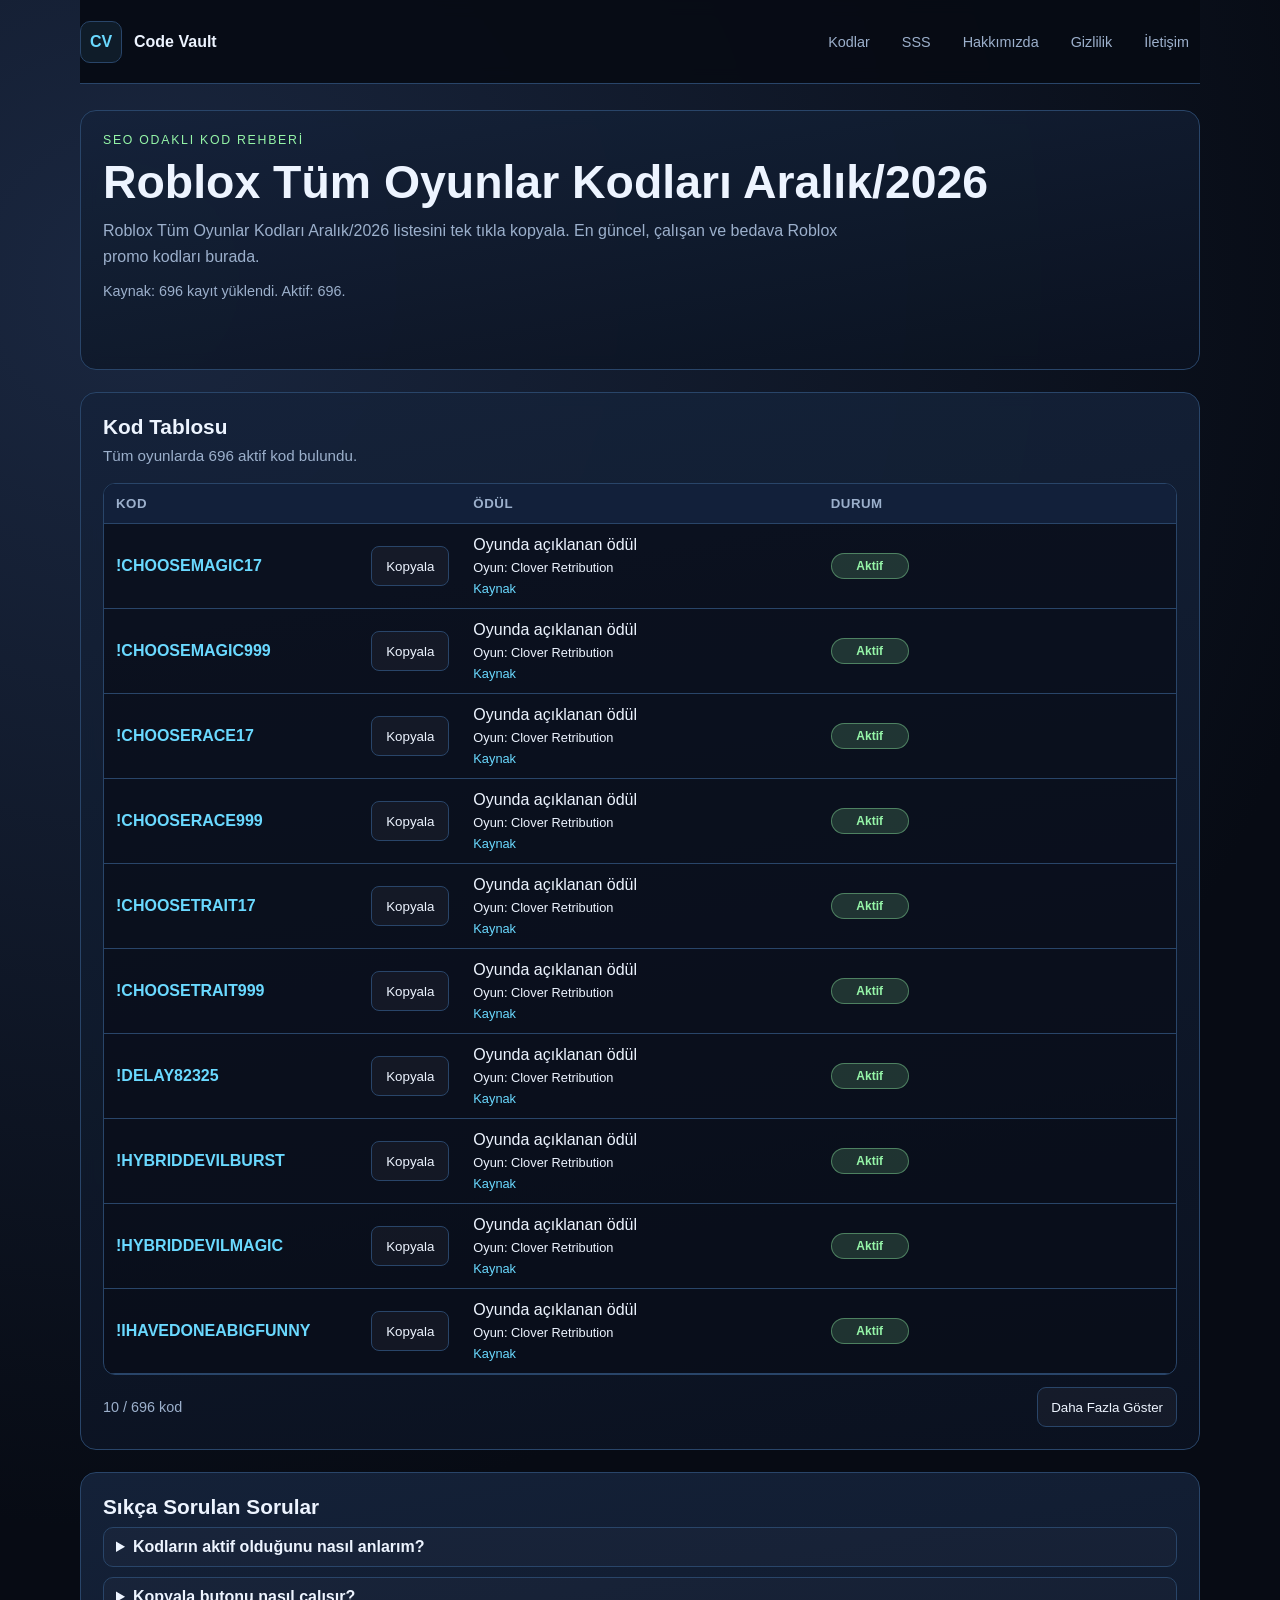
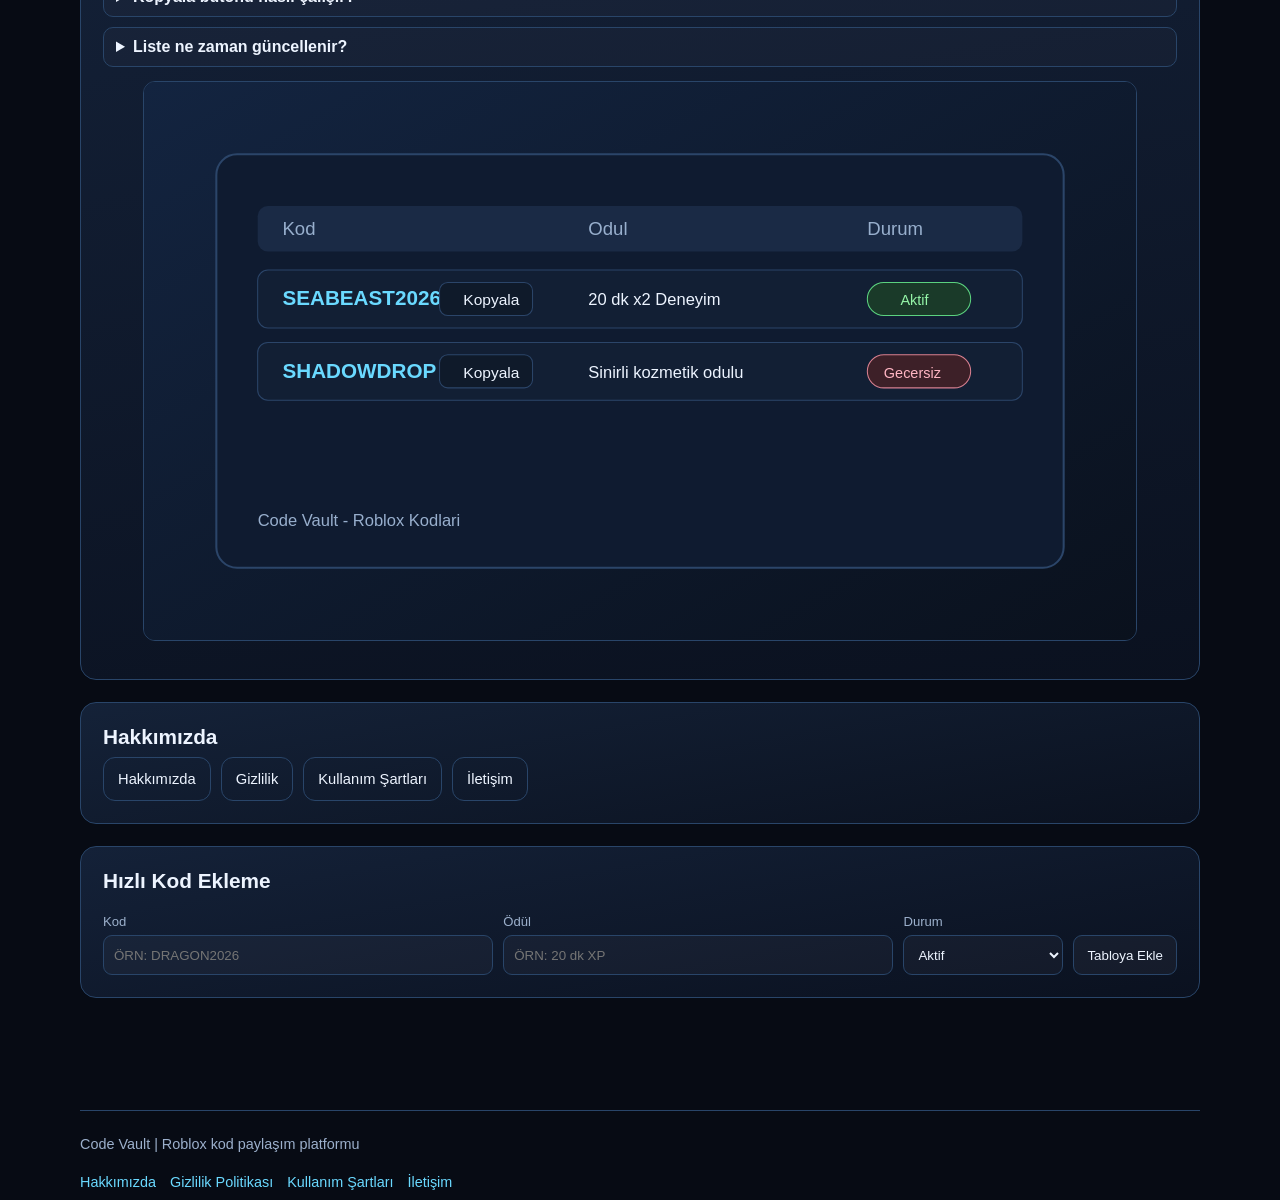
==== index.html @ cf8f718a "Add files via upload" ====
﻿<!DOCTYPE html>
<html lang="tr">
<head>
  <meta charset="UTF-8">
  <meta name="viewport" content="width=device-width, initial-scale=1.0">
  <title>Roblox Tüm Oyunlar Kodları Mart/2026 | Code Vault</title>
  <meta name="description" content="En güncel, çalışan ve bedava Roblox promo kodları burada. Roblox Tüm Oyunlar Kodları Mart/2026 listesi ve tek tıkla kopyalama özelliği.">
  <meta name="robots" content="index,follow,max-snippet:-1,max-image-preview:large,max-video-preview:-1">
  <meta name="author" content="Code Vault">
  <meta name="theme-color" content="#0b1220">

  <!-- Site URL ve AdSense ID değerlerini site-config.js içinden yönet. -->
  <link id="canonical-link" rel="canonical" href="./">
  <link rel="alternate" hreflang="tr-TR" href="./">
  <link rel="alternate" hreflang="x-default" href="./">

  <meta property="og:type" content="website">
  <meta property="og:site_name" content="Code Vault">
  <meta property="og:title" content="Roblox Tüm Oyunlar Kodları Mart/2026 | Code Vault">
  <meta property="og:description" content="En güncel, çalışan ve bedava Roblox promo kodları burada.">
  <meta property="og:url" content="./">
  <meta property="og:image" content="./assets/roblox-codes-banner.svg">

  <meta name="twitter:card" content="summary_large_image">
  <meta name="twitter:title" content="Roblox Tüm Oyunlar Kodları Mart/2026 | Code Vault">
  <meta name="twitter:description" content="En güncel, çalışan ve bedava Roblox promo kodları burada.">
  <meta name="twitter:image" content="./assets/roblox-codes-banner.svg">

  <meta name="google-adsense-account" content="ca-pub-XXXXXXXXXXXXXXXX">

  <link rel="icon" href="./assets/roblox-codes-banner.svg" type="image/svg+xml">
  <link rel="manifest" href="./manifest.webmanifest">

  <link rel="preconnect" href="https://pagead2.googlesyndication.com" crossorigin>
  <link rel="preconnect" href="https://googleads.g.doubleclick.net" crossorigin>
  <link rel="dns-prefetch" href="//pagead2.googlesyndication.com">
  <link rel="dns-prefetch" href="//googleads.g.doubleclick.net">

  <!-- Critical CSS: ilk boyamada gerekli stiller -->
  <style>
    :root {
      --bg: #070b14;
      --surface: #111b2c;
      --surface-soft: #15233a;
      --line: #294569;
      --text: #edf4ff;
      --muted: #9cb0cc;
      --accent: #6ad9ff;
      --accent-2: #95f5a8;
      --danger: #ff9b9b;
      --maxw: 1120px;
      --radius: 16px;
    }

    * {
      box-sizing: border-box;
    }

    html,
    body {
      margin: 0;
      min-height: 100%;
      background: radial-gradient(circle at 10% 10%, #1a2740 0%, var(--bg) 45%);
      color: var(--text);
      font-family: "Segoe UI", "Tahoma", sans-serif;
      overflow-x: hidden;
    }

    a {
      color: inherit;
      text-decoration: none;
    }

    .site-header,
    .site-main,
    .site-footer {
      width: min(var(--maxw), calc(100% - 32px));
      margin: 0 auto;
    }

    .site-header {
      min-height: 84px;
      display: flex;
      align-items: center;
      justify-content: space-between;
      border-bottom: 1px solid var(--line);
      gap: 12px;
      position: sticky;
      top: 0;
      z-index: 30;
      background: rgba(7, 11, 20, 0.92);
      backdrop-filter: blur(8px);
    }

    .brand {
      display: flex;
      align-items: center;
      gap: 12px;
    }

    .brand-mark {
      width: 42px;
      height: 42px;
      border-radius: 10px;
      display: grid;
      place-items: center;
      border: 1px solid var(--line);
      color: var(--accent);
      font-weight: 700;
      background: rgba(106, 217, 255, 0.08);
    }

    .brand strong {
      display: block;
      line-height: 1.2;
      font-size: 1rem;
    }

    .desktop-nav {
      display: flex;
      gap: 10px;
      color: var(--muted);
      font-size: 0.9rem;
      flex-wrap: wrap;
      justify-content: flex-end;
    }

    .desktop-nav a {
      padding: 6px 10px;
      border-radius: 8px;
      border: 1px solid transparent;
    }

    .desktop-nav a:hover {
      border-color: var(--line);
      color: var(--text);
    }

    .mobile-menu-btn {
      display: none;
      border: 1px solid var(--line);
      border-radius: 10px;
      min-width: 44px;
      height: 44px;
      padding: 0 12px;
      background: rgba(255, 255, 255, 0.04);
      color: var(--text);
      font-size: 0.88rem;
      cursor: pointer;
    }

    .mobile-nav-backdrop {
      position: fixed;
      inset: 0;
      background: rgba(0, 0, 0, 0.46);
      z-index: 28;
    }

    .mobile-nav {
      position: fixed;
      top: 84px;
      right: 16px;
      left: 16px;
      border: 1px solid var(--line);
      border-radius: 14px;
      background: #0d1627;
      display: grid;
      padding: 10px;
      gap: 6px;
      z-index: 29;
      box-shadow: 0 16px 34px rgba(0, 0, 0, 0.45);
    }

    .mobile-nav a {
      display: block;
      border: 1px solid transparent;
      border-radius: 10px;
      padding: 10px 12px;
      color: var(--text);
      font-size: 0.95rem;
    }

    .mobile-nav a:hover,
    .mobile-nav a:focus-visible {
      border-color: var(--line);
      outline: none;
    }

    .site-main {
      padding: 26px 0 90px;
    }

    .hero-section,
    .content-section {
      margin-bottom: 22px;
    }

    .hero-card,
    .table-card,
    .faq-card,
    .about-card,
    .admin-card,
    .ad-card {
      border: 1px solid var(--line);
      border-radius: var(--radius);
      background: linear-gradient(170deg, rgba(21, 35, 58, 0.95), rgba(11, 18, 32, 0.95));
      padding: 22px;
    }

    .hero-card {
      min-height: 260px;
      display: grid;
      gap: 10px;
      align-content: start;
    }

    .kicker {
      margin: 0;
      font-size: 0.77rem;
      letter-spacing: 0.14em;
      color: var(--accent-2);
    }

    h1 {
      margin: 0;
      line-height: 1.1;
      font-size: clamp(1.8rem, 4vw, 2.9rem);
    }

    .hero-copy {
      margin: 0;
      color: var(--muted);
      max-width: 760px;
      line-height: 1.6;
    }

    .hero-meta {
      margin-top: 4px;
      color: var(--muted);
      font-size: 0.9rem;
      min-height: 24px;
    }

    .section-title {
      margin: 0 0 8px;
      font-size: 1.3rem;
    }

    .section-copy {
      margin: 0 0 14px;
      color: var(--muted);
      font-size: 0.95rem;
      min-height: 22px;
    }

    .table-wrapper {
      width: 100%;
      overflow-x: auto;
      border: 1px solid var(--line);
      border-radius: 12px;
      min-height: 520px;
      background: rgba(8, 13, 24, 0.75);
    }

    .code-table {
      width: 100%;
      border-collapse: collapse;
      table-layout: fixed;
    }

    .code-table th,
    .code-table td {
      border-bottom: 1px solid var(--line);
      padding: 12px;
      text-align: left;
      vertical-align: middle;
    }

    .code-table th {
      color: var(--muted);
      font-size: 0.83rem;
      letter-spacing: 0.04em;
      text-transform: uppercase;
      position: sticky;
      top: 0;
      background: #12203a;
      z-index: 2;
    }

    .code-cell {
      display: flex;
      align-items: center;
      justify-content: space-between;
      gap: 8px;
      min-height: 32px;
    }

    .code-value {
      font-weight: 700;
      color: var(--accent);
      overflow-wrap: anywhere;
    }

    .copy-btn {
      border: 1px solid var(--line);
      border-radius: 8px;
      padding: 7px 10px;
      background: rgba(255, 255, 255, 0.04);
      color: var(--text);
      cursor: pointer;
      min-width: 78px;
      min-height: 40px;
    }

    .status-chip {
      display: inline-block;
      border-radius: 999px;
      border: 1px solid var(--line);
      padding: 5px 9px;
      font-size: 0.75rem;
      font-weight: 700;
      min-width: 78px;
      text-align: center;
    }

    .status-active {
      background: rgba(149, 245, 168, 0.16);
      color: var(--accent-2);
      border-color: rgba(149, 245, 168, 0.4);
    }

    .status-expired {
      background: rgba(255, 155, 155, 0.14);
      color: var(--danger);
      border-color: rgba(255, 155, 155, 0.45);
    }

    .table-actions {
      display: flex;
      justify-content: space-between;
      align-items: center;
      gap: 10px;
      margin-top: 12px;
      min-height: 40px;
    }

    .info-text {
      margin: 0;
      color: var(--muted);
      font-size: 0.9rem;
    }

    .ghost-btn {
      border: 1px solid var(--line);
      border-radius: 9px;
      color: var(--text);
      background: rgba(255, 255, 255, 0.04);
      padding: 8px 13px;
      cursor: pointer;
      min-height: 40px;
    }

    .hidden {
      display: none !important;
    }

    body.menu-open {
      overflow: hidden;
    }

    .lazy-media {
      margin-top: 14px;
      border: 1px solid var(--line);
      border-radius: 12px;
      overflow: hidden;
      background: #0e1627;
      min-height: 220px;
    }

    .lazy-media img {
      width: 100%;
      height: auto;
      display: block;
    }

    .faq-list {
      display: grid;
      gap: 10px;
    }

    details {
      border: 1px solid var(--line);
      border-radius: 10px;
      padding: 10px 12px;
      background: rgba(255, 255, 255, 0.02);
    }

    summary {
      cursor: pointer;
      font-weight: 600;
    }

    .ad-card {
      min-height: 180px;
      display: grid;
      align-content: center;
      gap: 10px;
    }

    .ad-label {
      margin: 0;
      font-size: 0.78rem;
      color: var(--muted);
      text-transform: uppercase;
      letter-spacing: 0.08em;
    }

    .ad-unit {
      display: block;
      width: 100%;
      min-height: 120px;
      border: 1px dashed var(--line);
      border-radius: 10px;
      background: rgba(255, 255, 255, 0.01);
    }

    .ad-note {
      margin: 0;
      font-size: 0.88rem;
      color: var(--muted);
      min-height: 20px;
    }

    .ad-hidden {
      display: none;
    }

    .quick-links {
      display: flex;
      flex-wrap: wrap;
      gap: 10px;
      margin-top: 8px;
    }

    .outline-btn {
      display: inline-flex;
      align-items: center;
      justify-content: center;
      min-height: 44px;
      padding: 10px 14px;
      border: 1px solid var(--line);
      border-radius: 12px;
      background: transparent;
      color: var(--text);
      font-size: 0.92rem;
    }

    .admin-grid {
      display: grid;
      grid-template-columns: 1fr 1fr 160px auto;
      gap: 10px;
      min-height: 74px;
      align-items: end;
    }

    .admin-grid label {
      display: grid;
      gap: 6px;
      color: var(--muted);
      font-size: 0.82rem;
    }

    .admin-grid input,
    .admin-grid select {
      border: 1px solid var(--line);
      border-radius: 9px;
      padding: 10px;
      background: rgba(255, 255, 255, 0.03);
      color: var(--text);
      min-height: 40px;
    }

    .site-footer {
      border-top: 1px solid var(--line);
      min-height: 90px;
      display: grid;
      align-content: center;
      gap: 8px;
      color: var(--muted);
      font-size: 0.9rem;
      padding: 10px 0;
    }

    .footer-links {
      display: flex;
      flex-wrap: wrap;
      gap: 14px;
    }

    .footer-links a {
      color: var(--accent);
    }

    .consent-banner {
      position: fixed;
      left: 16px;
      right: 16px;
      bottom: 14px;
      z-index: 999;
      border: 1px solid var(--line);
      border-radius: 14px;
      background: #0b1324;
      padding: 12px;
      display: grid;
      gap: 10px;
      min-height: 84px;
      box-shadow: 0 10px 28px rgba(0, 0, 0, 0.35);
    }

    .consent-actions {
      display: flex;
      gap: 8px;
      flex-wrap: wrap;
    }

    @media (max-width: 980px) {
      .desktop-nav {
        display: none;
      }

      .mobile-menu-btn {
        display: inline-flex;
        align-items: center;
        justify-content: center;
      }

      .site-main,
      .site-footer {
        width: min(var(--maxw), calc(100% - 20px));
      }

      .site-header {
        width: min(var(--maxw), calc(100% - 20px));
      }

      .table-wrapper {
        min-height: 440px;
      }

      .table-actions {
        flex-direction: column;
        align-items: flex-start;
      }

      .admin-grid {
        grid-template-columns: 1fr;
      }
    }

    @media (max-width: 760px) {
      .site-main {
        padding: 16px 0 86px;
      }

      .hero-card,
      .table-card,
      .faq-card,
      .about-card,
      .admin-card,
      .ad-card {
        padding: 16px;
        border-radius: 14px;
      }

      .hero-card {
        min-height: 210px;
      }

      .kicker {
        font-size: 0.72rem;
      }

      .section-title {
        font-size: 1.15rem;
      }

      .table-wrapper {
        border: none;
        border-radius: 0;
        background: transparent;
        min-height: auto;
        overflow: visible;
      }

      .code-table {
        table-layout: auto;
      }

      .code-table thead {
        display: none;
      }

      .code-table,
      .code-table tbody,
      .code-table tr,
      .code-table td {
        display: block;
        width: 100%;
      }

      .code-table tr {
        border: 1px solid var(--line);
        border-radius: 12px;
        background: rgba(8, 13, 24, 0.8);
        margin-bottom: 10px;
        padding: 6px 10px;
      }

      .code-table td {
        border-bottom: 1px dashed rgba(156, 176, 204, 0.35);
        padding: 9px 0;
      }

      .code-table td:last-child {
        border-bottom: none;
      }

      .code-table td::before {
        content: attr(data-label);
        display: block;
        color: var(--muted);
        font-size: 0.75rem;
        letter-spacing: 0.04em;
        text-transform: uppercase;
        margin-bottom: 6px;
      }

      .code-table td[colspan]::before {
        content: none;
      }

      .code-cell {
        gap: 10px;
        flex-wrap: wrap;
      }

      .code-value {
        max-width: 100%;
      }

      .copy-btn,
      .ghost-btn {
        min-height: 44px;
      }

      .status-chip {
        min-width: 70px;
      }

      .ad-unit {
        min-height: 100px;
      }

      .consent-banner {
        left: 10px;
        right: 10px;
        bottom: max(10px, env(safe-area-inset-bottom));
      }
    }

    @media (max-width: 560px) {
      .site-header {
        min-height: 74px;
      }

      .mobile-nav {
        top: 74px;
      }

      .brand-mark {
        width: 36px;
        height: 36px;
      }

      .brand strong {
        font-size: 0.92rem;
      }

      .table-actions {
        gap: 8px;
      }

      .consent-actions .ghost-btn {
        width: 100%;
      }

      .quick-links {
        display: grid;
        grid-template-columns: 1fr;
      }

      .outline-btn {
        width: 100%;
      }
    }
  </style>

  <!-- Non-critical CSS: yukleme sonrasi ertelenmis -->
  <link rel="preload" href="./styles.css?v=20260303-5" as="style" onload="this.onload=null;this.rel='stylesheet'">
  <noscript><link rel="stylesheet" href="./styles.css?v=20260303-5"></noscript>

  <!-- FAQ Schema -->
  <script id="faq-jsonld" type="application/ld+json">
  {
    "@context": "https://schema.org",
    "@type": "FAQPage",
    "mainEntity": [
      {
        "@type": "Question",
        "name": "Roblox kodları nasıl kullanılır?",
        "acceptedAnswer": {
          "@type": "Answer",
          "text": "Oyunda kod ekranını açıp listedeki kodu yapıştırın ve onaylayın."
        }
      },
      {
        "@type": "Question",
        "name": "Kodlar ne kadar süre aktif kalır?",
        "acceptedAnswer": {
          "@type": "Answer",
          "text": "Kodlar geliştirici tarafından belirlenen süre boyunca aktif kalır, sonra geçersiz olur."
        }
      },
      {
        "@type": "Question",
        "name": "Kodları tek tıkla kopyalayabilir miyim?",
        "acceptedAnswer": {
          "@type": "Answer",
          "text": "Evet. Her kod satırında Kopyala butonu bulunur."
        }
      }
    ]
  }
  </script>

  <!-- Site Schema -->
  <script id="site-jsonld" type="application/ld+json">
  {
    "@context": "https://schema.org",
    "@graph": [
      {
        "@type": "Organization",
        "name": "Code Vault",
        "url": "./",
        "logo": "./assets/roblox-codes-banner.svg"
      },
      {
        "@type": "WebSite",
        "name": "Code Vault",
        "url": "./",
        "inLanguage": "tr-TR"
      }
    ]
  }
  </script>
</head>
<body>
  <header class="site-header">
    <div class="brand" aria-label="Code Vault Logo">
      <span class="brand-mark">CV</span>
      <strong>Code Vault</strong>
    </div>
    <button id="mobile-menu-toggle" class="mobile-menu-btn" type="button" aria-label="Menüyü Aç" aria-expanded="false" aria-controls="mobile-nav">
      Menü
    </button>
    <nav class="desktop-nav" aria-label="Ana Gezinme">
      <a href="#kodlar">Kodlar</a>
      <a href="#sss">SSS</a>
      <a href="#hakkimizda">Hakkımızda</a>
      <a href="./privacy.html">Gizlilik</a>
      <a href="./contact.html">İletişim</a>
    </nav>
  </header>
  <div id="mobile-nav-backdrop" class="mobile-nav-backdrop hidden" aria-hidden="true"></div>
  <nav id="mobile-nav" class="mobile-nav hidden" aria-label="Mobil Gezinme">
    <a href="#kodlar">Kodlar</a>
    <a href="#sss">SSS</a>
    <a href="#hakkimizda">Hakkımızda</a>
    <a href="./privacy.html">Gizlilik</a>
    <a href="./contact.html">İletişim</a>
  </nav>

  <main class="site-main">
    <section class="hero-section" id="ust">
      <article class="hero-card">
        <p class="kicker">SEO ODAKLI KOD REHBERİ</p>
        <h1 id="main-heading">Roblox Tüm Oyunlar Kodları Mart/2026</h1>
        <p id="hero-description" class="hero-copy">
          En güncel, çalışan ve bedava Roblox promo kodları burada. Kodları tek tıkla kopyalayıp hızlıca kullanabilirsin.
        </p>
        <p id="hero-meta" class="hero-meta">Kaynaklar son yükleme ile otomatik güncellenir.</p>
      </article>
    </section>

    <section class="content-section" aria-label="Üst reklam alanı">
      <article class="ad-card" data-ad-card>
        <p class="ad-label">Reklam</p>
        <ins class="adsbygoogle ad-unit" data-slot-key="top" data-ad-format="auto" data-full-width-responsive="true"></ins>
        <p class="ad-note">Reklam alanı yapılandırılıyor.</p>
      </article>
    </section>

    <section class="content-section" id="kodlar">
      <article class="table-card">
        <h2 class="section-title">Kod Tablosu</h2>
        <p id="table-summary" class="section-copy">Veri yükleniyor...</p>

        <div class="table-wrapper" role="region" aria-label="Roblox kod tablosu">
          <table class="code-table">
            <thead>
              <tr>
                <th scope="col">Kod</th>
                <th scope="col">Ödül</th>
                <th scope="col">Durum</th>
              </tr>
            </thead>
            <tbody id="code-table-body">
              <tr>
                <td colspan="3">Yükleniyor...</td>
              </tr>
            </tbody>
          </table>
        </div>

        <div class="table-actions">
          <p id="table-count" class="info-text">0 / 0 kod</p>
          <button id="load-more-btn" type="button" class="ghost-btn hidden">Daha Fazla Göster</button>
        </div>
      </article>
    </section>

    <section class="content-section" aria-label="Orta reklam alanı">
      <article class="ad-card" data-ad-card>
        <p class="ad-label">Reklam</p>
        <ins class="adsbygoogle ad-unit" data-slot-key="middle" data-ad-format="auto" data-full-width-responsive="true"></ins>
        <p class="ad-note">Reklam alanı yapılandırılıyor.</p>
      </article>
    </section>

    <section class="content-section" id="sss">
      <article class="faq-card">
        <h2 class="section-title">Sıkça Sorulan Sorular</h2>
        <div class="faq-list">
          <details>
            <summary>Kodların aktif olduğunu nasıl anlarım?</summary>
            <p>Tablodaki Durum sütunu aktif veya geçersiz bilgisini gösterir.</p>
          </details>
          <details>
            <summary>Kopyala butonu nasıl çalışır?</summary>
            <p>Kopyala butonuna tıkladığında kod panoya otomatik kopyalanır.</p>
          </details>
          <details>
            <summary>Liste ne zaman güncellenir?</summary>
            <p>Harici JSON kaynak dosyası güncellendiğinde tablo otomatik yeni veriyi alır.</p>
          </details>
        </div>

        <figure class="lazy-media">
          <img
            src="./assets/roblox-codes-banner.svg"
            alt="Roblox kod tablosu önizleme görseli"
            width="960"
            height="540"
            loading="lazy"
            decoding="async">
        </figure>
      </article>
    </section>

    <section class="content-section" id="hakkimizda">
      <article class="about-card">
        <h2 class="section-title">Hakkımızda</h2>
        <div class="quick-links">
          <a class="outline-btn" href="./about.html">Hakkımızda</a>
          <a class="outline-btn" href="./privacy.html">Gizlilik</a>
          <a class="outline-btn" href="./terms.html">Kullanım Şartları</a>
          <a class="outline-btn" href="./contact.html">İletişim</a>
        </div>
      </article>
    </section>

    <section class="content-section" id="yonetim">
      <article class="admin-card">
        <h2 class="section-title">Hızlı Kod Ekleme</h2>
        <form id="admin-form" class="admin-grid">
          <label>
            Kod
            <input id="admin-code" type="text" placeholder="ÖRN: DRAGON2026">
          </label>
          <label>
            Ödül
            <input id="admin-reward" type="text" placeholder="ÖRN: 20 dk XP">
          </label>
          <label>
            Durum
            <select id="admin-status">
              <option value="active">Aktif</option>
              <option value="expired">Geçersiz</option>
            </select>
          </label>
          <button type="submit" class="ghost-btn">Tabloya Ekle</button>
        </form>
        <p id="admin-note" class="info-text"></p>
      </article>
    </section>
  </main>

  <footer class="site-footer">
    <p>Code Vault | Roblox kod paylaşım platformu</p>
    <nav class="footer-links" aria-label="Footer Menü">
      <a href="./about.html">Hakkımızda</a>
      <a href="./privacy.html">Gizlilik Politikası</a>
      <a href="./terms.html">Kullanım Şartları</a>
      <a href="./contact.html">İletişim</a>
    </nav>
  </footer>

  <section id="consent-banner" class="consent-banner hidden" role="dialog" aria-live="polite" aria-label="Çerez ve reklam onayı">
    <p id="consent-message" class="info-text">Reklamların gösterilmesi için çerez onayı gerekiyor. Onay verirsen AdSense reklamları yüklenir.</p>
    <div class="consent-actions">
      <button id="consent-accept" type="button" class="ghost-btn">Kabul Et</button>
      <button id="consent-reject" type="button" class="ghost-btn">Reddet</button>
    </div>
  </section>

  <script src="./site-config.js?v=20260303-5" defer></script>
  <script src="./app.js?v=20260303-5" defer></script>
</body>
</html>
---- styles.css ----
/* Non-critical styles loaded after first paint */

html {
  scroll-behavior: smooth;
}

.hero-card,
.table-card,
.faq-card,
.admin-card {
  backdrop-filter: blur(8px);
}

.row-source {
  margin-top: 6px;
  font-size: 0.8rem;
}

.row-source a {
  color: var(--accent);
}

.copy-btn,
.ghost-btn,
.mobile-menu-btn,
.desktop-nav a,
.mobile-nav a,
details,
.footer-links a {
  transition: all 180ms ease;
}

.copy-btn:hover,
.ghost-btn:hover {
  border-color: rgba(106, 217, 255, 0.6);
  transform: translateY(-1px);
}

.mobile-menu-btn:hover,
.mobile-nav a:hover {
  border-color: rgba(106, 217, 255, 0.6);
}

.footer-links a:hover {
  color: #95f5a8;
}

.copy-btn:focus-visible,
.ghost-btn:focus-visible,
.mobile-menu-btn:focus-visible,
.desktop-nav a:focus-visible,
.mobile-nav a:focus-visible {
  outline: 2px solid var(--accent);
  outline-offset: 2px;
}

details[open] {
  background: rgba(106, 217, 255, 0.06);
}

details p {
  margin: 8px 0 0;
  color: var(--muted);
  line-height: 1.5;
}

.ad-card {
  transition: border-color 180ms ease, transform 180ms ease;
}

.ad-card:hover {
  border-color: rgba(106, 217, 255, 0.5);
}

.consent-banner {
  animation: consent-fade 220ms ease-out;
}

@keyframes consent-fade {
  from {
    opacity: 0;
    transform: translateY(8px);
  }
  to {
    opacity: 1;
    transform: translateY(0);
  }
}

.site-main {
  animation: fade-up 260ms ease-out;
}

@keyframes fade-up {
  from {
    opacity: 0;
    transform: translateY(6px);
  }
  to {
    opacity: 1;
    transform: translateY(0);
  }
}

@media (max-width: 560px) {
  .copy-btn {
    min-width: 70px;
    padding: 7px 8px;
  }
}

@media (prefers-reduced-motion: reduce) {
  *,
  *::before,
  *::after {
    animation: none !important;
    transition: none !important;
    scroll-behavior: auto !important;
  }
}
---- styles.css ----
/* Non-critical styles loaded after first paint */

html {
  scroll-behavior: smooth;
}

.hero-card,
.table-card,
.faq-card,
.admin-card {
  backdrop-filter: blur(8px);
}

.row-source {
  margin-top: 6px;
  font-size: 0.8rem;
}

.row-source a {
  color: var(--accent);
}

.copy-btn,
.ghost-btn,
.mobile-menu-btn,
.desktop-nav a,
.mobile-nav a,
details,
.footer-links a {
  transition: all 180ms ease;
}

.copy-btn:hover,
.ghost-btn:hover {
  border-color: rgba(106, 217, 255, 0.6);
  transform: translateY(-1px);
}

.mobile-menu-btn:hover,
.mobile-nav a:hover {
  border-color: rgba(106, 217, 255, 0.6);
}

.footer-links a:hover {
  color: #95f5a8;
}

.copy-btn:focus-visible,
.ghost-btn:focus-visible,
.mobile-menu-btn:focus-visible,
.desktop-nav a:focus-visible,
.mobile-nav a:focus-visible {
  outline: 2px solid var(--accent);
  outline-offset: 2px;
}

details[open] {
  background: rgba(106, 217, 255, 0.06);
}

details p {
  margin: 8px 0 0;
  color: var(--muted);
  line-height: 1.5;
}

.ad-card {
  transition: border-color 180ms ease, transform 180ms ease;
}

.ad-card:hover {
  border-color: rgba(106, 217, 255, 0.5);
}

.consent-banner {
  animation: consent-fade 220ms ease-out;
}

@keyframes consent-fade {
  from {
    opacity: 0;
    transform: translateY(8px);
  }
  to {
    opacity: 1;
    transform: translateY(0);
  }
}

.site-main {
  animation: fade-up 260ms ease-out;
}

@keyframes fade-up {
  from {
    opacity: 0;
    transform: translateY(6px);
  }
  to {
    opacity: 1;
    transform: translateY(0);
  }
}

@media (max-width: 560px) {
  .copy-btn {
    min-width: 70px;
    padding: 7px 8px;
  }
}

@media (prefers-reduced-motion: reduce) {
  *,
  *::before,
  *::after {
    animation: none !important;
    transition: none !important;
    scroll-behavior: auto !important;
  }
}
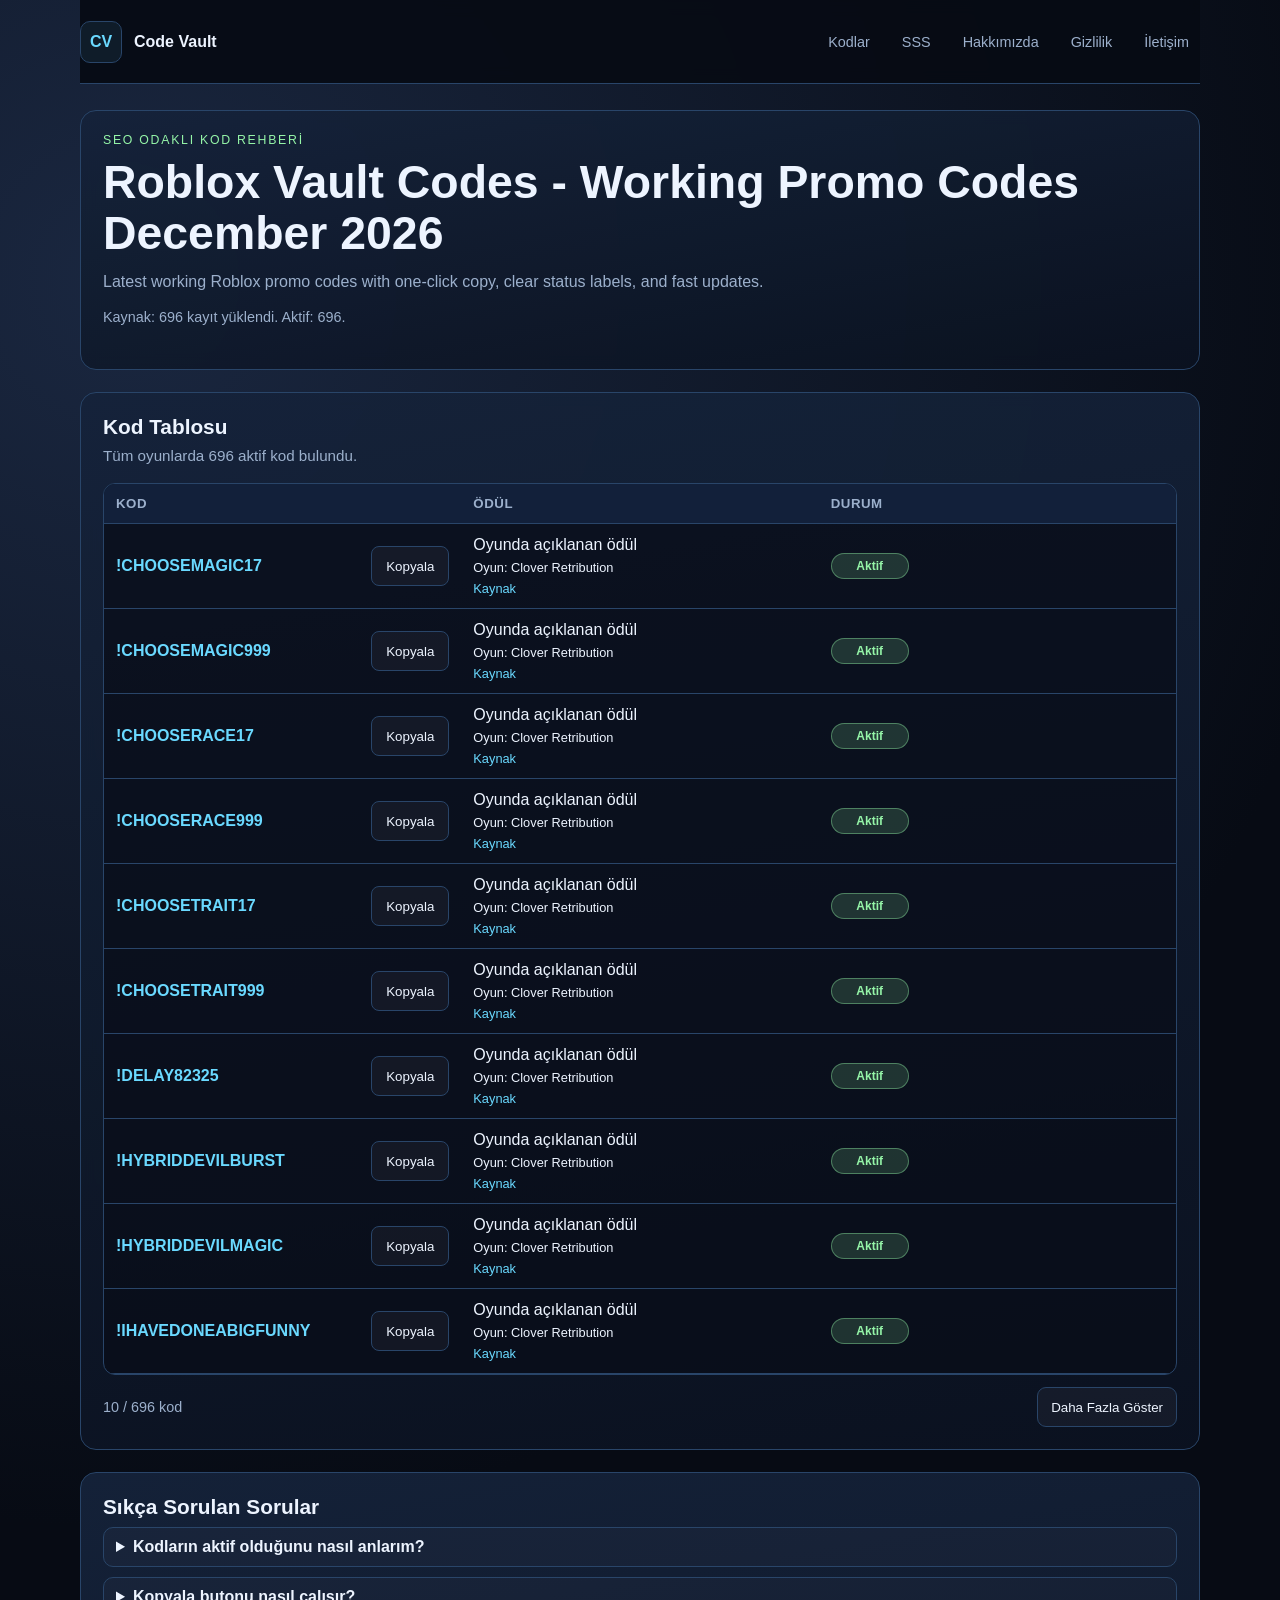
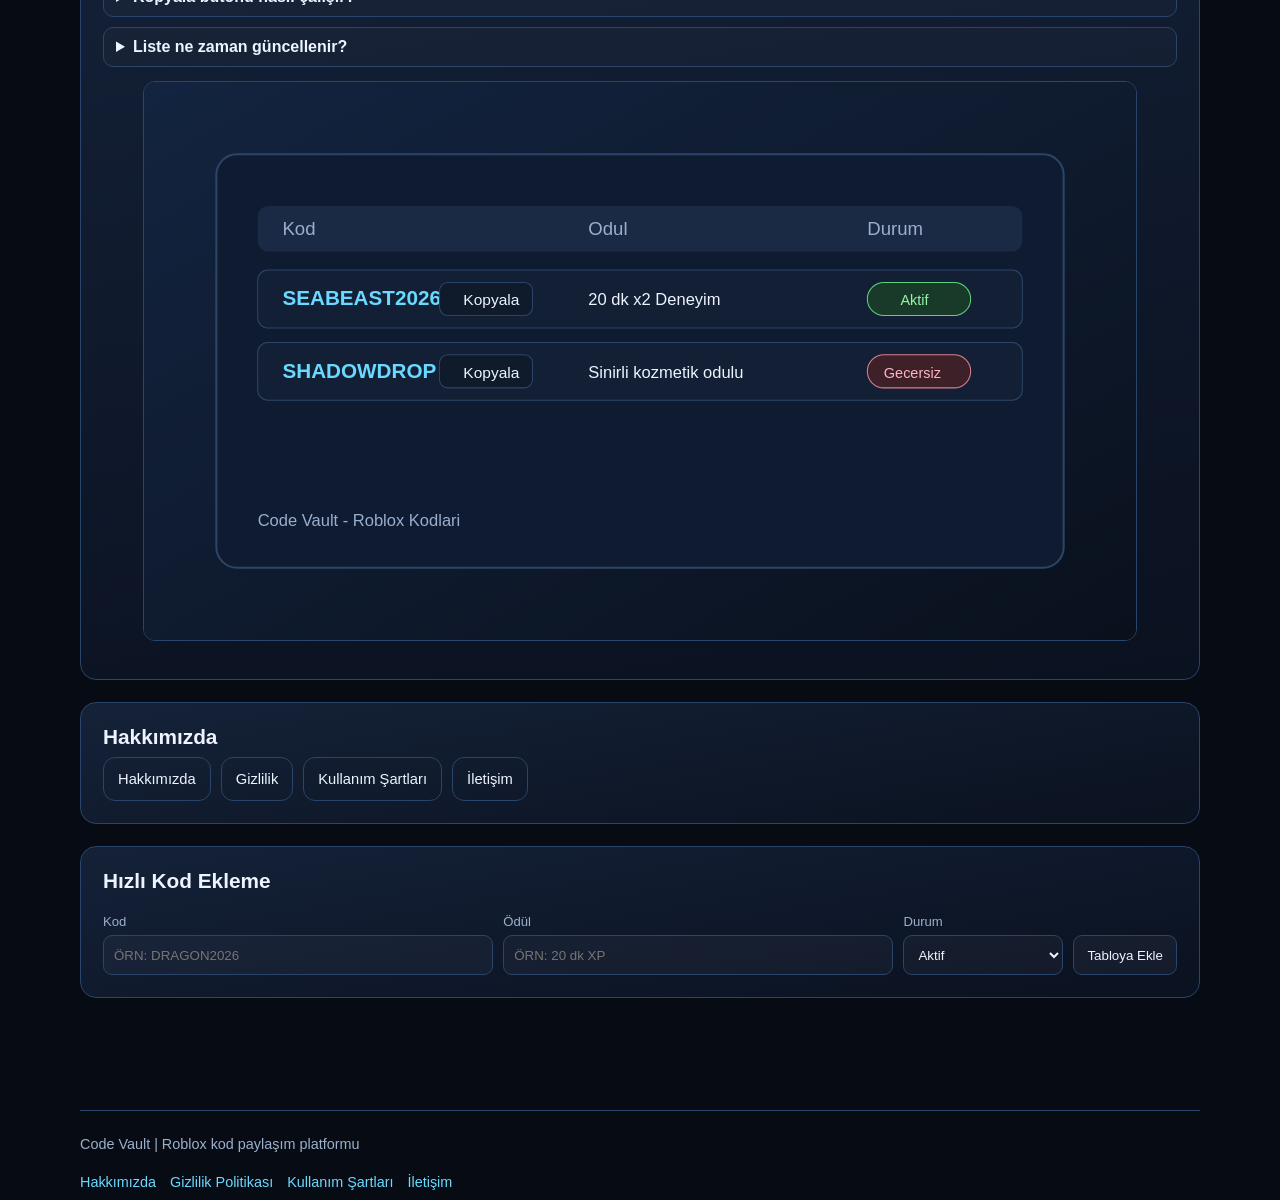
==== commit 5772961a: "Add files via upload" ====
--- a/index.html
+++ b/index.html
@@ -3,8 +3,8 @@
 <head>
   <meta charset="UTF-8">
   <meta name="viewport" content="width=device-width, initial-scale=1.0">
-  <title>Roblox Tüm Oyunlar Kodları Mart/2026 | Code Vault</title>
-  <meta name="description" content="En güncel, çalışan ve bedava Roblox promo kodları burada. Roblox Tüm Oyunlar Kodları Mart/2026 listesi ve tek tıkla kopyalama özelliği.">
+  <title>Roblox Vault Codes - Working Promo Codes March 2026 | Code Vault</title>
+  <meta name="description" content="Find the latest working and free Roblox promo codes. Copy instantly and check active/expired status in one table.">
   <meta name="robots" content="index,follow,max-snippet:-1,max-image-preview:large,max-video-preview:-1">
   <meta name="author" content="Code Vault">
   <meta name="theme-color" content="#0b1220">
@@ -16,14 +16,14 @@
 
   <meta property="og:type" content="website">
   <meta property="og:site_name" content="Code Vault">
-  <meta property="og:title" content="Roblox Tüm Oyunlar Kodları Mart/2026 | Code Vault">
-  <meta property="og:description" content="En güncel, çalışan ve bedava Roblox promo kodları burada.">
+  <meta property="og:title" content="Roblox Vault Codes - Working Promo Codes March 2026 | Code Vault">
+  <meta property="og:description" content="Find the latest working and free Roblox promo codes.">
   <meta property="og:url" content="./">
   <meta property="og:image" content="./assets/roblox-codes-banner.svg">
 
   <meta name="twitter:card" content="summary_large_image">
-  <meta name="twitter:title" content="Roblox Tüm Oyunlar Kodları Mart/2026 | Code Vault">
-  <meta name="twitter:description" content="En güncel, çalışan ve bedava Roblox promo kodları burada.">
+  <meta name="twitter:title" content="Roblox Vault Codes - Working Promo Codes March 2026 | Code Vault">
+  <meta name="twitter:description" content="Find the latest working and free Roblox promo codes.">
   <meta name="twitter:image" content="./assets/roblox-codes-banner.svg">
 
   <meta name="google-adsense-account" content="ca-pub-XXXXXXXXXXXXXXXX">
@@ -523,6 +523,20 @@
       flex-wrap: wrap;
     }
 
+    .copy-toast {
+      position: fixed;
+      right: 14px;
+      bottom: max(16px, env(safe-area-inset-bottom));
+      z-index: 999;
+      border: 1px solid var(--line);
+      border-radius: 12px;
+      background: #10213b;
+      color: var(--accent-2);
+      padding: 10px 14px;
+      font-size: 0.9rem;
+      box-shadow: 0 10px 24px rgba(0, 0, 0, 0.35);
+    }
+
     @media (max-width: 980px) {
       .desktop-nav {
         display: none;
@@ -706,8 +720,8 @@
   </style>
 
   <!-- Non-critical CSS: yukleme sonrasi ertelenmis -->
-  <link rel="preload" href="./styles.css?v=20260303-5" as="style" onload="this.onload=null;this.rel='stylesheet'">
-  <noscript><link rel="stylesheet" href="./styles.css?v=20260303-5"></noscript>
+  <link rel="preload" href="./styles.css?v=20260303-6" as="style" onload="this.onload=null;this.rel='stylesheet'">
+  <noscript><link rel="stylesheet" href="./styles.css?v=20260303-6"></noscript>
 
   <!-- FAQ Schema -->
   <script id="faq-jsonld" type="application/ld+json">
@@ -794,9 +808,9 @@
     <section class="hero-section" id="ust">
       <article class="hero-card">
         <p class="kicker">SEO ODAKLI KOD REHBERİ</p>
-        <h1 id="main-heading">Roblox Tüm Oyunlar Kodları Mart/2026</h1>
+        <h1 id="main-heading">Roblox Vault Codes - Working Promo Codes March 2026</h1>
         <p id="hero-description" class="hero-copy">
-          En güncel, çalışan ve bedava Roblox promo kodları burada. Kodları tek tıkla kopyalayıp hızlıca kullanabilirsin.
+          Find the latest working and free Roblox promo codes. Copy codes instantly and use them in seconds.
         </p>
         <p id="hero-meta" class="hero-meta">Kaynaklar son yükleme ile otomatik güncellenir.</p>
       </article>
@@ -932,8 +946,9 @@
       <button id="consent-reject" type="button" class="ghost-btn">Reddet</button>
     </div>
   </section>
-
-  <script src="./site-config.js?v=20260303-5" defer></script>
-  <script src="./app.js?v=20260303-5" defer></script>
+  <div id="copy-toast" class="copy-toast hidden" role="status" aria-live="polite">Kopyalandı!</div>
+
+  <script src="./site-config.js?v=20260303-6" defer></script>
+  <script src="./app.js?v=20260303-6" defer></script>
 </body>
 </html>
